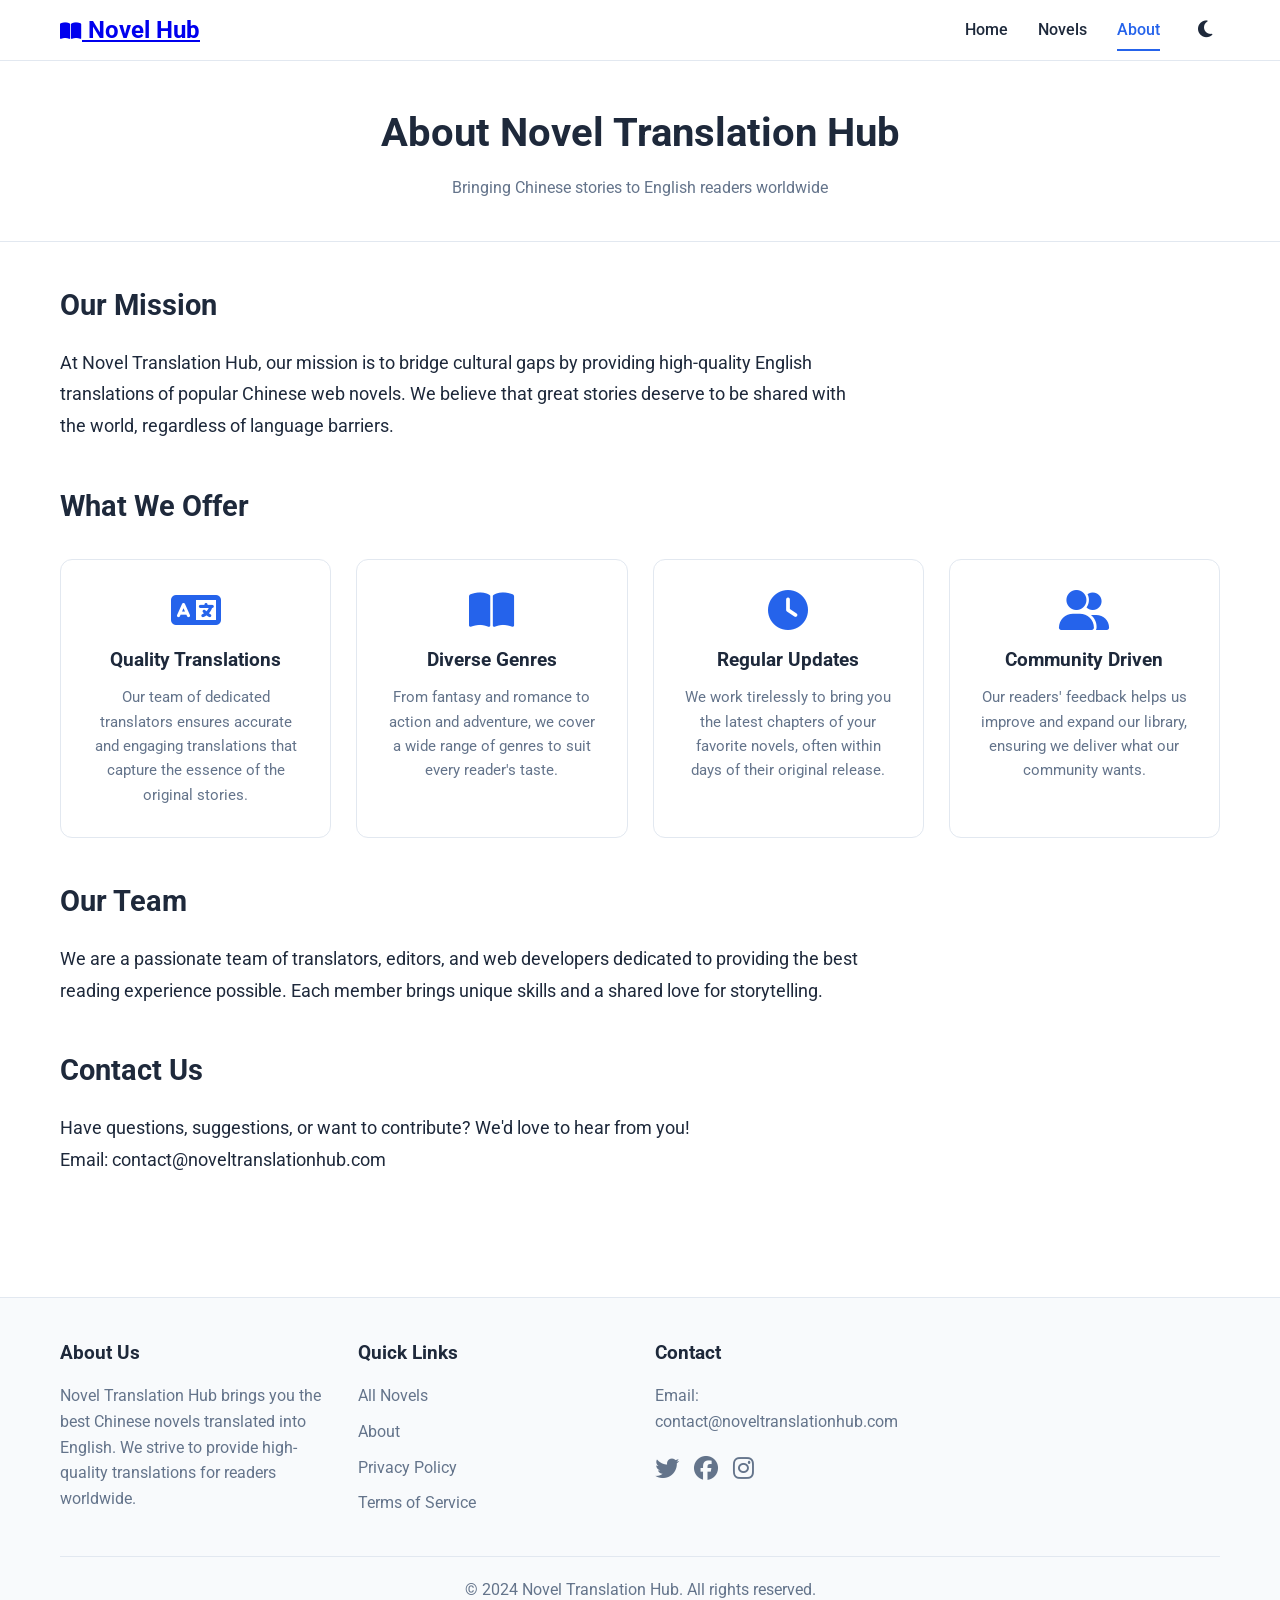
==== about.html @ eeef1ace "初次提交" ====
<!DOCTYPE html>
<html lang="en">
<head>
    <meta charset="UTF-8">
    <meta name="viewport" content="width=device-width, initial-scale=1.0">
    <meta name="description" content="About Novel Translation Hub - Your source for English translations of Chinese novels">
    <meta name="keywords" content="about, novel translation, Chinese novels, English translations">
    <title>About Us - Novel Translation Hub</title>
    <link rel="stylesheet" href="assets/css/style.css">
    <link href="https://fonts.googleapis.com/css2?family=Noto+Serif+SC:wght@400;600;700&family=Roboto:wght@300;400;500;700&display=swap" rel="stylesheet">
    <link rel="stylesheet" href="https://cdnjs.cloudflare.com/ajax/libs/font-awesome/6.4.0/css/all.min.css">
    <script async src="https://pagead2.googlesyndication.com/pagead/js/adsbygoogle.js?client=ca-pub-5387839826697987" crossorigin="anonymous"></script>
</head>
<body>
    <div id="app">
        <header id="header">
            <nav class="navbar">
                <div class="nav-container">
                    <div class="nav-logo">
                        <a href="index.html"><i class="fas fa-book-open"></i> Novel Hub</a>
                    </div>
                    <div class="nav-menu" id="navMenu">
                        <a href="index.html" class="nav-link">Home</a>
                        <a href="novels.html" class="nav-link">Novels</a>
                        <a href="about.html" class="nav-link active">About</a>
                        <button class="theme-toggle" id="themeToggle" aria-label="Toggle dark mode">
                            <i class="fas fa-moon"></i>
                        </button>
                    </div>
                    <button class="nav-toggle" id="navToggle" aria-label="Toggle navigation">
                        <i class="fas fa-bars"></i>
                    </button>
                </div>
            </nav>
        </header>

        <main>
            <section class="page-header">
                <div class="container">
                    <h1>About Novel Translation Hub</h1>
                    <p>Bringing Chinese stories to English readers worldwide</p>
                </div>
            </section>

            <section class="about-content">
                <div class="container">
                    <div class="about-section">
                        <h2>Our Mission</h2>
                        <p>At Novel Translation Hub, our mission is to bridge cultural gaps by providing high-quality English translations of popular Chinese web novels. We believe that great stories deserve to be shared with the world, regardless of language barriers.</p>
                    </div>

                    <div class="about-section">
                        <h2>What We Offer</h2>
                        <div class="features-grid">
                            <div class="feature-item">
                                <i class="fas fa-language"></i>
                                <h3>Quality Translations</h3>
                                <p>Our team of dedicated translators ensures accurate and engaging translations that capture the essence of the original stories.</p>
                            </div>
                            <div class="feature-item">
                                <i class="fas fa-book-open"></i>
                                <h3>Diverse Genres</h3>
                                <p>From fantasy and romance to action and adventure, we cover a wide range of genres to suit every reader's taste.</p>
                            </div>
                            <div class="feature-item">
                                <i class="fas fa-clock"></i>
                                <h3>Regular Updates</h3>
                                <p>We work tirelessly to bring you the latest chapters of your favorite novels, often within days of their original release.</p>
                            </div>
                            <div class="feature-item">
                                <i class="fas fa-user-friends"></i>
                                <h3>Community Driven</h3>
                                <p>Our readers' feedback helps us improve and expand our library, ensuring we deliver what our community wants.</p>
                            </div>
                        </div>
                    </div>

                    <div class="about-section">
                        <h2>Our Team</h2>
                        <p>We are a passionate team of translators, editors, and web developers dedicated to providing the best reading experience possible. Each member brings unique skills and a shared love for storytelling.</p>
                    </div>

                    <div class="about-section">
                        <h2>Contact Us</h2>
                        <p>Have questions, suggestions, or want to contribute? We'd love to hear from you!</p>
                        <p>Email: contact@noveltranslationhub.com</p>
                    </div>
                </div>
            </section>
        </main>

        <footer id="footer">
            <div class="container">
                <div class="footer-content">
                    <div class="footer-section">
                        <h3>About Us</h3>
                        <p>Novel Translation Hub brings you the best Chinese novels translated into English. We strive to provide high-quality translations for readers worldwide.</p>
                    </div>
                    <div class="footer-section">
                        <h3>Quick Links</h3>
                        <ul>
                            <li><a href="novels.html">All Novels</a></li>
                            <li><a href="about.html">About</a></li>
                            <li><a href="#">Privacy Policy</a></li>
                            <li><a href="#">Terms of Service</a></li>
                        </ul>
                    </div>
                    <div class="footer-section">
                        <h3>Contact</h3>
                        <p>Email: contact@noveltranslationhub.com</p>
                        <div class="social-links">
                            <a href="#"><i class="fab fa-twitter"></i></a>
                            <a href="#"><i class="fab fa-facebook"></i></a>
                            <a href="#"><i class="fab fa-instagram"></i></a>
                        </div>
                    </div>
                </div>
                <div class="footer-bottom">
                    <p>&copy; 2024 Novel Translation Hub. All rights reserved.</p>
                </div>
            </div>
        </footer>
    </div>

    <script src="assets/js/app.js"></script>
</body>
</html>
---- assets/css/style.css ----
:root {
    --primary-color: #2563eb;
    --primary-dark: #1d4ed8;
    --secondary-color: #64748b;
    --accent-color: #f59e0b;
    --bg-color: #ffffff;
    --bg-secondary: #f8fafc;
    --text-color: #1e293b;
    --text-secondary: #64748b;
    --border-color: #e2e8f0;
    --card-bg: #ffffff;
    --hover-color: rgba(37, 99, 235, 0.1);
    --shadow: 0 1px 3px rgba(0, 0, 0, 0.1);
    --shadow-lg: 0 10px 15px -3px rgba(0, 0, 0, 0.1);
    --font-serif: 'Noto Serif SC', serif;
    --font-sans: 'Roboto', sans-serif;
    --font-size-base: 16px;
    --font-size-lg: 18px;
    --font-size-xl: 24px;
    --line-height-base: 1.6;
    --transition: all 0.3s ease;
}

[data-theme="dark"] {
    --bg-color: #0f172a;
    --bg-secondary: #1e293b;
    --text-color: #f1f5f9;
    --text-secondary: #94a3b8;
    --border-color: #334155;
    --card-bg: #1e293b;
    --hover-color: rgba(37, 99, 235, 0.2);
    --shadow: 0 1px 3px rgba(0, 0, 0, 0.3);
    --shadow-lg: 0 10px 15px -3px rgba(0, 0, 0, 0.3);
}

[data-theme="sepia"] {
    --bg-color: #fefcf5;
    --bg-secondary: #f5f0e6;
    --text-color: #3d3d3d;
    --text-secondary: #6b6b6b;
    --border-color: #e8e0d0;
    --card-bg: #fefcf5;
    --hover-color: rgba(37, 99, 235, 0.08);
}

* {
    margin: 0;
    padding: 0;
    box-sizing: border-box;
}

html {
    scroll-behavior: smooth;
}

body {
    font-family: var(--font-sans);
    font-size: var(--font-size-base);
    line-height: var(--line-height-base);
    color: var(--text-color);
    background-color: var(--bg-color);
    transition: var(--transition);
}

.container {
    max-width: 1200px;
    margin: 0 auto;
    padding: 0 20px;
}

.navbar {
    background-color: var(--bg-color);
    border-bottom: 1px solid var(--border-color);
    position: sticky;
    top: 0;
    z-index: 1000;
    transition: var(--transition);
}

.nav-container {
    max-width: 1200px;
    margin: 0 auto;
    padding: 0 20px;
    display: flex;
    align-items: center;
    justify-content: space-between;
    height: 60px;
}

.nav-logo {
    font-size: 1.5rem;
    font-weight: 700;
    color: var(--primary-color);
    text-decoration: none;
    display: flex;
    align-items: center;
    gap: 8px;
}

.nav-logo i {
    font-size: 1.2rem;
}

.nav-menu {
    display: flex;
    align-items: center;
    gap: 30px;
}

.nav-link {
    text-decoration: none;
    color: var(--text-color);
    font-weight: 500;
    transition: var(--transition);
    position: relative;
}

.nav-link:hover,
.nav-link.active {
    color: var(--primary-color);
}

.nav-link.active::after {
    content: '';
    position: absolute;
    bottom: -8px;
    left: 0;
    width: 100%;
    height: 2px;
    background-color: var(--primary-color);
}

.theme-toggle {
    background: none;
    border: none;
    color: var(--text-color);
    font-size: 1.2rem;
    cursor: pointer;
    padding: 8px;
    border-radius: 50%;
    transition: var(--transition);
}

.theme-toggle:hover {
    background-color: var(--hover-color);
}

.nav-toggle {
    display: none;
    background: none;
    border: none;
    color: var(--text-color);
    font-size: 1.5rem;
    cursor: pointer;
}

.btn {
    display: inline-flex;
    align-items: center;
    justify-content: center;
    padding: 12px 24px;
    border: none;
    border-radius: 8px;
    font-size: 1rem;
    font-weight: 600;
    cursor: pointer;
    text-decoration: none;
    transition: var(--transition);
    gap: 8px;
}

.btn-primary {
    background-color: var(--primary-color);
    color: white;
}

.btn-primary:hover {
    background-color: var(--primary-dark);
    transform: translateY(-2px);
    box-shadow: var(--shadow-lg);
}

.btn-secondary {
    background-color: var(--bg-secondary);
    color: var(--text-color);
    border: 1px solid var(--border-color);
}

.btn-secondary:hover {
    background-color: var(--hover-color);
}

.hero {
    background: linear-gradient(135deg, var(--primary-color) 0%, var(--primary-dark) 100%);
    color: white;
    padding: 80px 20px;
    text-align: center;
}

.hero-content h1 {
    font-size: 3rem;
    margin-bottom: 20px;
    font-weight: 700;
}

.hero-content p {
    font-size: 1.2rem;
    margin-bottom: 30px;
    opacity: 0.9;
    max-width: 600px;
    margin-left: auto;
    margin-right: auto;
}

.section-title {
    font-size: 2rem;
    margin-bottom: 30px;
    text-align: center;
    color: var(--text-color);
}

.novel-grid {
    display: grid;
    grid-template-columns: repeat(auto-fill, minmax(280px, 1fr));
    gap: 30px;
    margin-bottom: 40px;
}

.novel-card {
    background-color: var(--card-bg);
    border-radius: 12px;
    overflow: hidden;
    box-shadow: var(--shadow);
    transition: var(--transition);
    cursor: pointer;
}

.novel-card:hover {
    transform: translateY(-5px);
    box-shadow: var(--shadow-lg);
}

.novel-card-cover {
    height: 200px;
    overflow: hidden;
    position: relative;
}

.novel-card-cover img {
    width: 100%;
    height: 100%;
    object-fit: cover;
    transition: var(--transition);
}

.novel-card:hover .novel-card-cover img {
    transform: scale(1.05);
}

.novel-card-badge {
    position: absolute;
    top: 10px;
    left: 10px;
    background-color: rgba(0, 0, 0, 0.7);
    color: white;
    padding: 4px 10px;
    border-radius: 4px;
    font-size: 0.8rem;
}

.novel-card-content {
    padding: 20px;
}

.novel-card-title {
    font-size: 1.2rem;
    font-weight: 700;
    margin-bottom: 8px;
    color: var(--text-color);
    white-space: nowrap;
    overflow: hidden;
    text-overflow: ellipsis;
}

.novel-card-author {
    font-size: 0.9rem;
    color: var(--text-secondary);
    margin-bottom: 10px;
}

.novel-card-tags {
    display: flex;
    flex-wrap: wrap;
    gap: 5px;
    margin-bottom: 12px;
}

.novel-card-tag {
    background-color: var(--hover-color);
    color: var(--primary-color);
    padding: 4px 8px;
    border-radius: 4px;
    font-size: 0.75rem;
}

.novel-card-stats {
    display: flex;
    justify-content: space-between;
    font-size: 0.85rem;
    color: var(--text-secondary);
}

.ad-container {
    margin: 40px 0;
    display: flex;
    justify-content: center;
}

.ad-placeholder {
    background-color: var(--bg-secondary);
    border: 2px dashed var(--border-color);
    border-radius: 8px;
    padding: 20px;
    text-align: center;
    color: var(--text-secondary);
    font-size: 0.9rem;
    min-width: 300px;
    max-width: 728px;
    width: 100%;
}

.latest {
    padding: 40px 20px;
}

.chapter-list {
    display: flex;
    flex-direction: column;
    gap: 15px;
}

.chapter-item {
    display: flex;
    align-items: center;
    justify-content: space-between;
    padding: 15px 20px;
    background-color: var(--card-bg);
    border-radius: 8px;
    border: 1px solid var(--border-color);
    transition: var(--transition);
    cursor: pointer;
}

.chapter-item:hover {
    background-color: var(--hover-color);
    border-color: var(--primary-color);
}

.chapter-item-left {
    display: flex;
    align-items: center;
    gap: 15px;
}

.chapter-item-cover {
    width: 50px;
    height: 70px;
    border-radius: 4px;
    overflow: hidden;
}

.chapter-item-cover img {
    width: 100%;
    height: 100%;
    object-fit: cover;
}

.chapter-item-info h4 {
    color: var(--text-color);
    margin-bottom: 4px;
}

.chapter-item-info p {
    color: var(--text-secondary);
    font-size: 0.9rem;
}

.chapter-item-time {
    color: var(--text-secondary);
    font-size: 0.85rem;
}

.page-header {
    padding: 40px 20px;
    text-align: center;
    border-bottom: 1px solid var(--border-color);
}

.page-header h1 {
    font-size: 2.5rem;
    margin-bottom: 10px;
    color: var(--text-color);
}

.page-header p {
    color: var(--text-secondary);
}

.filter-bar {
    display: flex;
    justify-content: space-between;
    align-items: center;
    margin-bottom: 30px;
    flex-wrap: wrap;
    gap: 15px;
}

.search-box {
    display: flex;
    align-items: center;
    background-color: var(--bg-secondary);
    border-radius: 8px;
    overflow: hidden;
    border: 1px solid var(--border-color);
    flex: 1;
    max-width: 400px;
}

.search-box input {
    flex: 1;
    padding: 12px 15px;
    border: none;
    background: none;
    color: var(--text-color);
    font-size: 1rem;
    outline: none;
}

.search-box input::placeholder {
    color: var(--text-secondary);
}

.search-box button {
    background-color: var(--primary-color);
    color: white;
    border: none;
    padding: 12px 20px;
    cursor: pointer;
    transition: var(--transition);
}

.search-box button:hover {
    background-color: var(--primary-dark);
}

.filter-options {
    display: flex;
    gap: 15px;
}

.filter-options select {
    padding: 12px 15px;
    border: 1px solid var(--border-color);
    border-radius: 8px;
    background-color: var(--bg-color);
    color: var(--text-color);
    font-size: 1rem;
    cursor: pointer;
    outline: none;
}

.pagination {
    display: flex;
    justify-content: center;
    align-items: center;
    gap: 10px;
    margin-top: 40px;
}

.pagination button {
    padding: 10px 15px;
    border: 1px solid var(--border-color);
    background-color: var(--bg-color);
    color: var(--text-color);
    border-radius: 6px;
    cursor: pointer;
    transition: var(--transition);
}

.pagination button:hover,
.pagination button.active {
    background-color: var(--primary-color);
    color: white;
    border-color: var(--primary-color);
}

.novel-detail {
    padding: 40px 20px;
}

.novel-info {
    display: flex;
    gap: 40px;
    flex-wrap: wrap;
}

.novel-cover {
    flex-shrink: 0;
}

.novel-cover img {
    width: 300px;
    height: 400px;
    object-fit: cover;
    border-radius: 12px;
    box-shadow: var(--shadow-lg);
}

.novel-meta {
    flex: 1;
    min-width: 300px;
}

.novel-meta h1 {
    font-size: 2.5rem;
    margin-bottom: 15px;
    color: var(--text-color);
}

.novel-author {
    font-size: 1.2rem;
    color: var(--text-secondary);
    margin-bottom: 15px;
}

.novel-tags {
    display: flex;
    gap: 10px;
    margin-bottom: 20px;
}

.novel-tags span {
    padding: 8px 15px;
    border-radius: 20px;
    font-size: 0.9rem;
}

.novel-tags span:first-child {
    background-color: var(--hover-color);
    color: var(--primary-color);
}

.novel-tags span:last-child {
    background-color: var(--accent-color);
    color: white;
}

.novel-stats {
    display: flex;
    gap: 30px;
    margin-bottom: 25px;
}

.stat-item {
    display: flex;
    align-items: center;
    gap: 8px;
    color: var(--text-secondary);
}

.stat-item i {
    color: var(--primary-color);
}

.novel-description {
    font-size: 1.1rem;
    line-height: 1.8;
    color: var(--text-color);
    margin-bottom: 30px;
}

.novel-actions {
    display: flex;
    gap: 15px;
    flex-wrap: wrap;
}

.chapters-list {
    padding: 40px 20px;
}

.chapters-content {
    background-color: var(--card-bg);
    border-radius: 12px;
    padding: 30px;
    border: 1px solid var(--border-color);
}

.chapter-nav {
    display: flex;
    justify-content: space-between;
    margin-bottom: 20px;
}

.chapter-filter {
    margin-bottom: 20px;
}

.chapter-filter select {
    width: 100%;
    padding: 12px 15px;
    border: 1px solid var(--border-color);
    border-radius: 8px;
    background-color: var(--bg-color);
    color: var(--text-color);
    font-size: 1rem;
}

.chapter-items {
    display: grid;
    grid-template-columns: repeat(auto-fill, minmax(200px, 1fr));
    gap: 10px;
}

.chapter-item-link {
    display: block;
    padding: 12px 15px;
    background-color: var(--bg-secondary);
    border-radius: 6px;
    text-decoration: none;
    color: var(--text-color);
    transition: var(--transition);
    font-size: 0.95rem;
}

.chapter-item-link:hover {
    background-color: var(--hover-color);
    color: var(--primary-color);
}

.reading-mode {
    background-color: var(--bg-color);
}

.reading-header {
    background-color: rgba(var(--bg-color), 0.95);
    backdrop-filter: blur(10px);
}

.reading-header .nav-container {
    justify-content: space-between;
}

.nav-left,
.nav-right {
    display: flex;
    align-items: center;
    gap: 15px;
}

.nav-btn {
    background: none;
    border: none;
    color: var(--text-color);
    font-size: 1.2rem;
    cursor: pointer;
    padding: 8px;
    border-radius: 50%;
    transition: var(--transition);
}

.nav-btn:hover {
    background-color: var(--hover-color);
}

.reading-logo {
    font-size: 1.2rem;
}

.nav-center {
    color: var(--text-secondary);
    font-size: 0.9rem;
}

.reading-content {
    padding: 40px 20px;
}

.chapter-header {
    text-align: center;
    margin-bottom: 30px;
}

.chapter-header h1 {
    font-size: 2rem;
    margin-bottom: 10px;
    color: var(--text-color);
}

.chapter-meta {
    color: var(--text-secondary);
    font-size: 1rem;
}

.chapter-meta .divider {
    margin: 0 10px;
}

.reading-toolbar {
    display: flex;
    justify-content: space-between;
    align-items: center;
    margin-bottom: 30px;
    padding: 15px 20px;
    background-color: var(--bg-secondary);
    border-radius: 8px;
    flex-wrap: wrap;
    gap: 15px;
}

.toolbar-left,
.toolbar-right {
    display: flex;
    align-items: center;
    gap: 10px;
}

.toolbar-btn {
    background: none;
    border: none;
    color: var(--text-color);
    font-size: 0.9rem;
    cursor: pointer;
    padding: 8px 12px;
    border-radius: 6px;
    transition: var(--transition);
}

.toolbar-btn:hover {
    background-color: var(--hover-color);
}

.reading-toolbar select {
    padding: 8px 12px;
    border: 1px solid var(--border-color);
    border-radius: 6px;
    background-color: var(--bg-color);
    color: var(--text-color);
}

.chapter-content {
    font-family: var(--font-serif);
    font-size: 1.1rem;
    line-height: 1.8;
    color: var(--text-color);
    max-width: 800px;
    margin: 0 auto;
    padding: 20px;
}

.chapter-content p {
    margin-bottom: 20px;
    text-indent: 2em;
}

.chapter-nav-buttons {
    display: flex;
    justify-content: center;
    gap: 20px;
    margin-top: 40px;
    flex-wrap: wrap;
}

.reading-progress-bar {
    margin-top: 40px;
}

.progress-track {
    height: 6px;
    background-color: var(--bg-secondary);
    border-radius: 3px;
    overflow: hidden;
}

.progress-fill {
    height: 100%;
    background-color: var(--primary-color);
    width: 0%;
    transition: width 0.3s ease;
}

.modal {
    display: none;
    position: fixed;
    top: 0;
    left: 0;
    width: 100%;
    height: 100%;
    background-color: rgba(0, 0, 0, 0.5);
    z-index: 2000;
    justify-content: center;
    align-items: center;
}

.modal.active {
    display: flex;
}

.modal-content {
    background-color: var(--card-bg);
    border-radius: 12px;
    width: 90%;
    max-width: 600px;
    max-height: 80vh;
    overflow: hidden;
}

.modal-header {
    display: flex;
    justify-content: space-between;
    align-items: center;
    padding: 20px;
    border-bottom: 1px solid var(--border-color);
}

.modal-header h3 {
    font-size: 1.2rem;
    color: var(--text-color);
}

.modal-close {
    background: none;
    border: none;
    color: var(--text-secondary);
    font-size: 1.5rem;
    cursor: pointer;
}

.modal-body {
    padding: 20px;
    overflow-y: auto;
    max-height: 60vh;
}

.toc-list {
    display: flex;
    flex-direction: column;
    gap: 10px;
}

.toc-item {
    padding: 12px 15px;
    background-color: var(--bg-secondary);
    border-radius: 6px;
    cursor: pointer;
    transition: var(--transition);
}

.toc-item:hover {
    background-color: var(--hover-color);
}

.toc-item.active {
    background-color: var(--hover-color);
    border-left: 4px solid var(--primary-color);
}

.setting-item {
    margin-bottom: 25px;
}

.setting-item label {
    display: block;
    margin-bottom: 10px;
    color: var(--text-color);
    font-weight: 500;
}

.setting-item input[type="range"] {
    width: 100%;
    margin-bottom: 8px;
}

.setting-item span {
    color: var(--text-secondary);
    font-size: 0.9rem;
}

.theme-options {
    display: flex;
    gap: 15px;
}

.theme-option {
    display: flex;
    flex-direction: column;
    align-items: center;
    gap: 8px;
    padding: 15px 20px;
    border: 2px solid var(--border-color);
    border-radius: 8px;
    background-color: var(--bg-secondary);
    cursor: pointer;
    transition: var(--transition);
}

.theme-option:hover,
.theme-option.active {
    border-color: var(--primary-color);
}

.theme-preview {
    width: 40px;
    height: 40px;
    border-radius: 50%;
}

.light-preview {
    background-color: #ffffff;
    border: 1px solid #e2e8f0;
}

.dark-preview {
    background-color: #0f172a;
    border: 1px solid #334155;
}

.sepia-preview {
    background-color: #fefcf5;
    border: 1px solid #e8e0d0;
}

.about-content {
    padding: 40px 20px;
}

.about-section {
    margin-bottom: 40px;
}

.about-section h2 {
    font-size: 1.8rem;
    margin-bottom: 20px;
    color: var(--text-color);
}

.about-section p {
    font-size: 1.1rem;
    line-height: 1.8;
    color: var(--text-color);
    max-width: 800px;
}

.features-grid {
    display: grid;
    grid-template-columns: repeat(auto-fill, minmax(250px, 1fr));
    gap: 25px;
    margin-top: 30px;
}

.feature-item {
    text-align: center;
    padding: 30px;
    background-color: var(--card-bg);
    border-radius: 12px;
    border: 1px solid var(--border-color);
}

.feature-item i {
    font-size: 2.5rem;
    color: var(--primary-color);
    margin-bottom: 15px;
}

.feature-item h3 {
    font-size: 1.2rem;
    margin-bottom: 10px;
    color: var(--text-color);
}

.feature-item p {
    font-size: 0.95rem;
    color: var(--text-secondary);
    line-height: 1.6;
}

footer {
    background-color: var(--bg-secondary);
    padding: 40px 20px;
    margin-top: 40px;
    border-top: 1px solid var(--border-color);
}

.footer-content {
    display: grid;
    grid-template-columns: repeat(auto-fill, minmax(250px, 1fr));
    gap: 30px;
    margin-bottom: 30px;
}

.footer-section h3 {
    font-size: 1.2rem;
    margin-bottom: 15px;
    color: var(--text-color);
}

.footer-section p {
    color: var(--text-secondary);
    line-height: 1.6;
    margin-bottom: 15px;
}

.footer-section ul {
    list-style: none;
}

.footer-section ul li {
    margin-bottom: 10px;
}

.footer-section ul li a {
    color: var(--text-secondary);
    text-decoration: none;
    transition: var(--transition);
}

.footer-section ul li a:hover {
    color: var(--primary-color);
}

.social-links {
    display: flex;
    gap: 15px;
}

.social-links a {
    color: var(--text-secondary);
    font-size: 1.5rem;
    transition: var(--transition);
}

.social-links a:hover {
    color: var(--primary-color);
}

.footer-bottom {
    text-align: center;
    padding-top: 20px;
    border-top: 1px solid var(--border-color);
    color: var(--text-secondary);
}

@media (max-width: 768px) {
    .nav-menu {
        position: fixed;
        top: 60px;
        left: -100%;
        width: 100%;
        background-color: var(--bg-color);
        flex-direction: column;
        padding: 20px;
        gap: 15px;
        transition: var(--transition);
        box-shadow: var(--shadow-lg);
    }

    .nav-menu.active {
        left: 0;
    }

    .nav-toggle {
        display: block;
    }

    .hero-content h1 {
        font-size: 2rem;
    }

    .hero-content p {
        font-size: 1rem;
    }

    .novel-grid {
        grid-template-columns: repeat(auto-fill, minmax(250px, 1fr));
        gap: 20px;
    }

    .novel-info {
        flex-direction: column;
        align-items: center;
    }

    .novel-cover img {
        width: 250px;
        height: 350px;
    }

    .novel-meta h1 {
        font-size: 2rem;
        text-align: center;
    }

    .novel-stats {
        justify-content: center;
    }

    .filter-bar {
        flex-direction: column;
        align-items: stretch;
    }

    .search-box {
        max-width: 100%;
    }

    .filter-options {
        justify-content: center;
    }

    .chapter-items {
        grid-template-columns: 1fr;
    }

    .chapter-nav {
        flex-direction: column;
        gap: 10px;
    }

    .reading-toolbar {
        flex-direction: column;
        align-items: stretch;
    }

    .footer-content {
        grid-template-columns: 1fr;
        text-align: center;
    }

    .social-links {
        justify-content: center;
    }
}

@media (max-width: 480px) {
    .container {
        padding: 0 15px;
    }

    .hero {
        padding: 60px 15px;
    }

    .hero-content h1 {
        font-size: 1.5rem;
    }

    .novel-grid {
        grid-template-columns: 1fr;
    }

    .novel-card-cover {
        height: 250px;
    }

    .ad-placeholder {
        min-width: 100%;
        padding: 15px;
    }
}
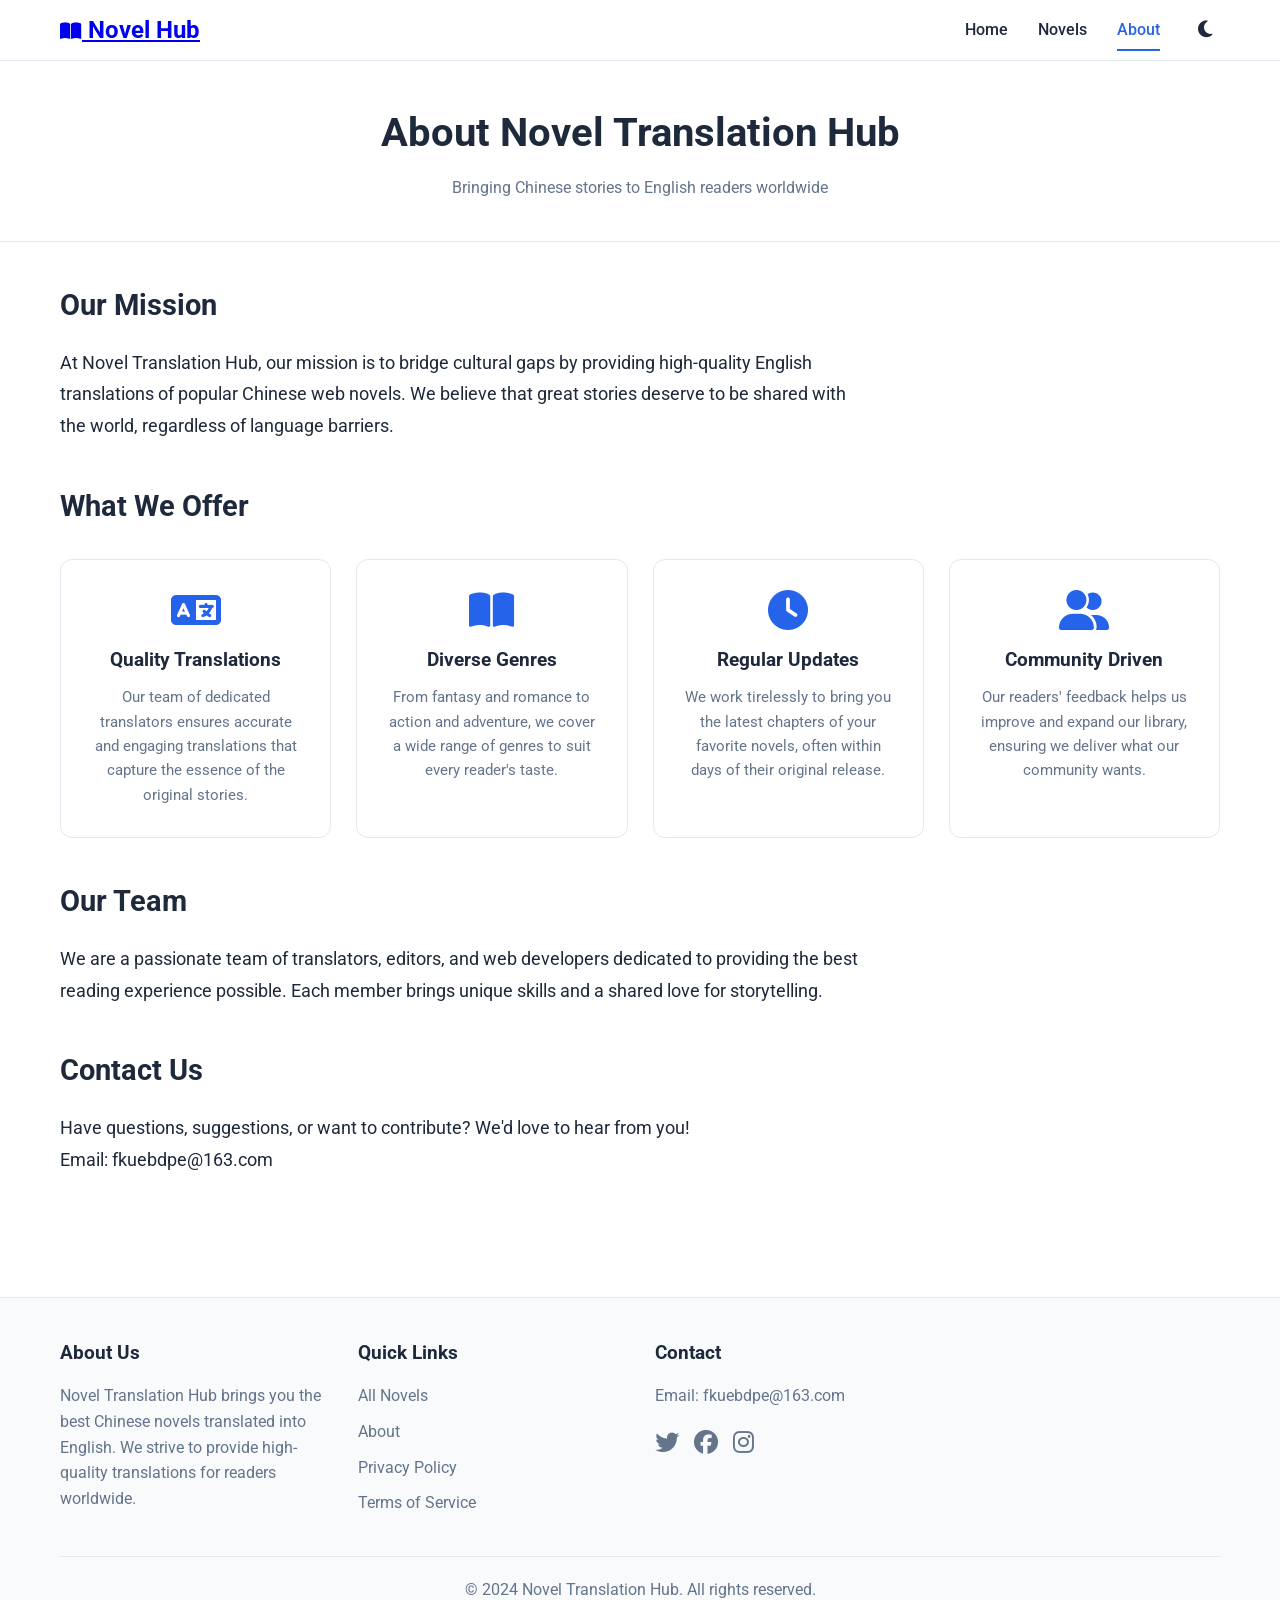
==== commit 967dd196: "邮箱更新" ====
--- a/about.html
+++ b/about.html
@@ -83,7 +83,7 @@
                     <div class="about-section">
                         <h2>Contact Us</h2>
                         <p>Have questions, suggestions, or want to contribute? We'd love to hear from you!</p>
-                        <p>Email: contact@noveltranslationhub.com</p>
+                        <p>Email: fkuebdpe@163.com</p>
                     </div>
                 </div>
             </section>
@@ -107,7 +107,7 @@
                     </div>
                     <div class="footer-section">
                         <h3>Contact</h3>
-                        <p>Email: contact@noveltranslationhub.com</p>
+                        <p>Email: fkuebdpe@163.com</p>
                         <div class="social-links">
                             <a href="#"><i class="fab fa-twitter"></i></a>
                             <a href="#"><i class="fab fa-facebook"></i></a>
